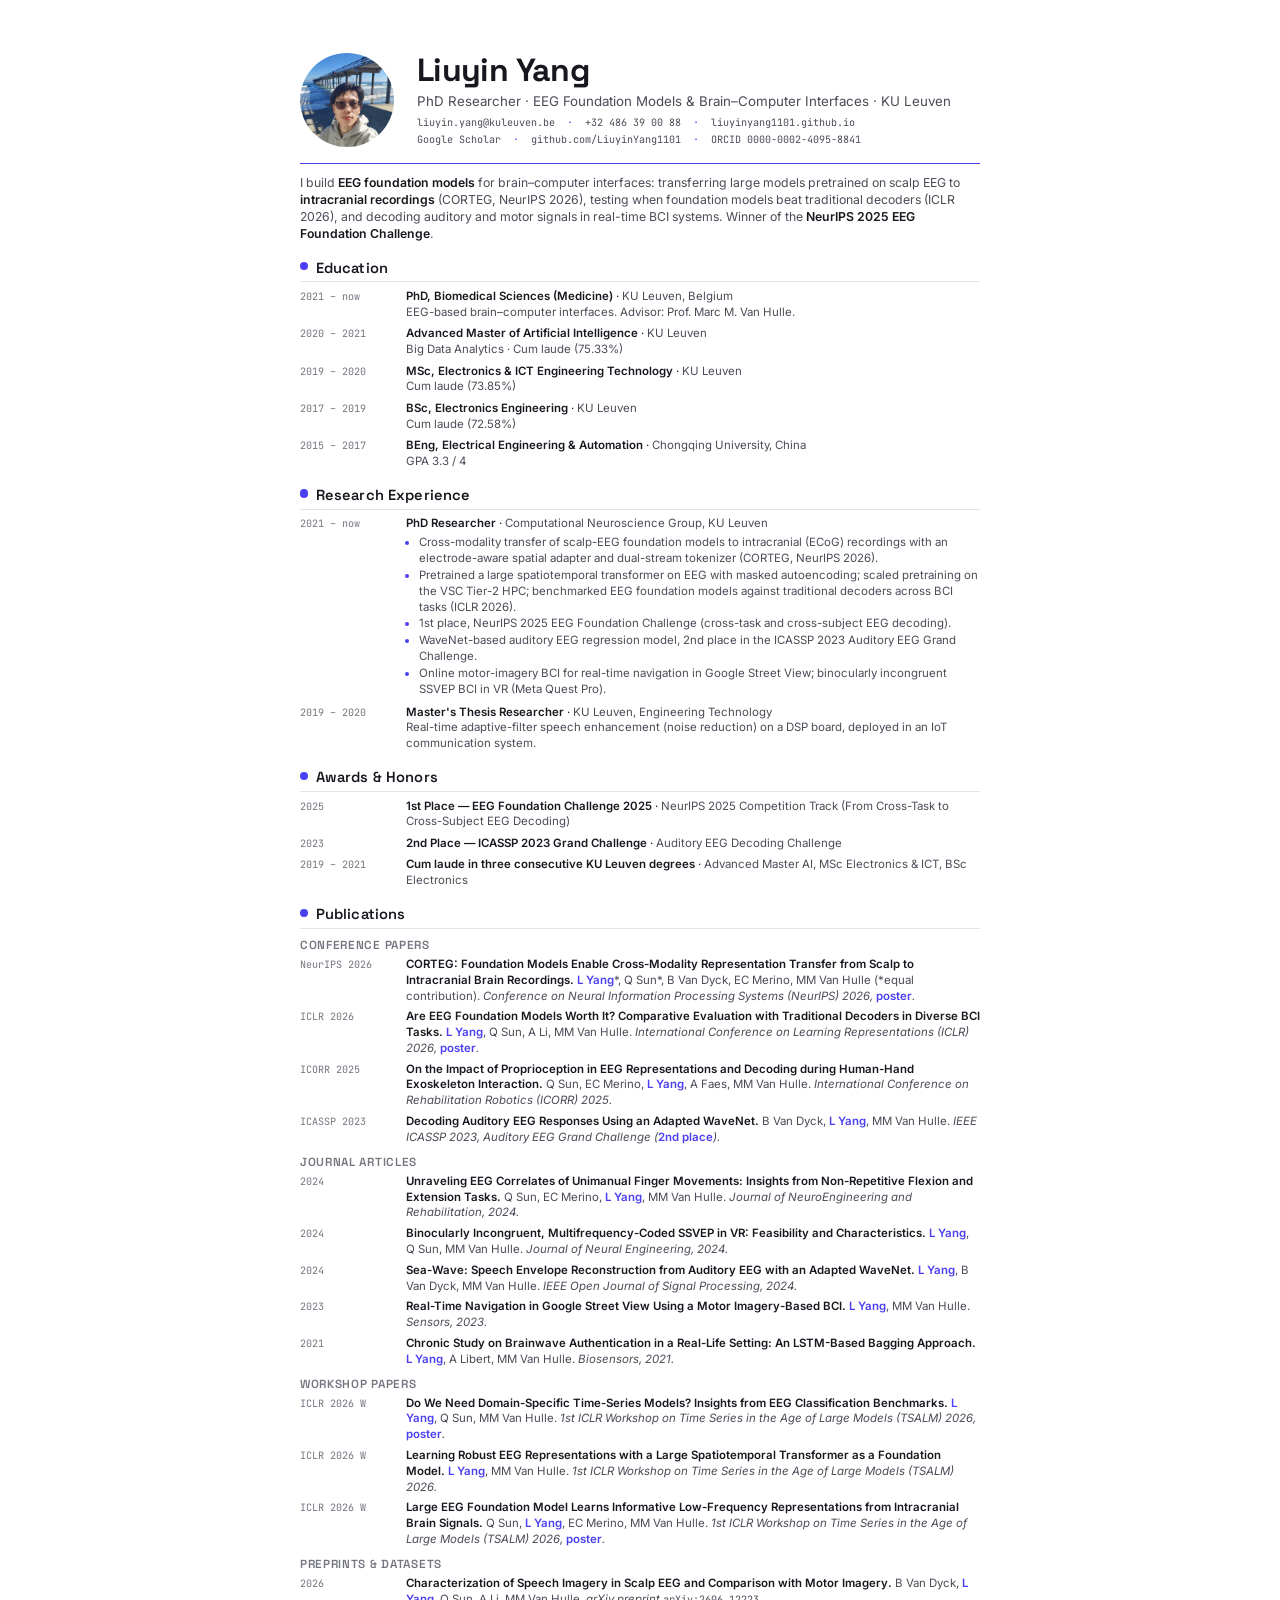
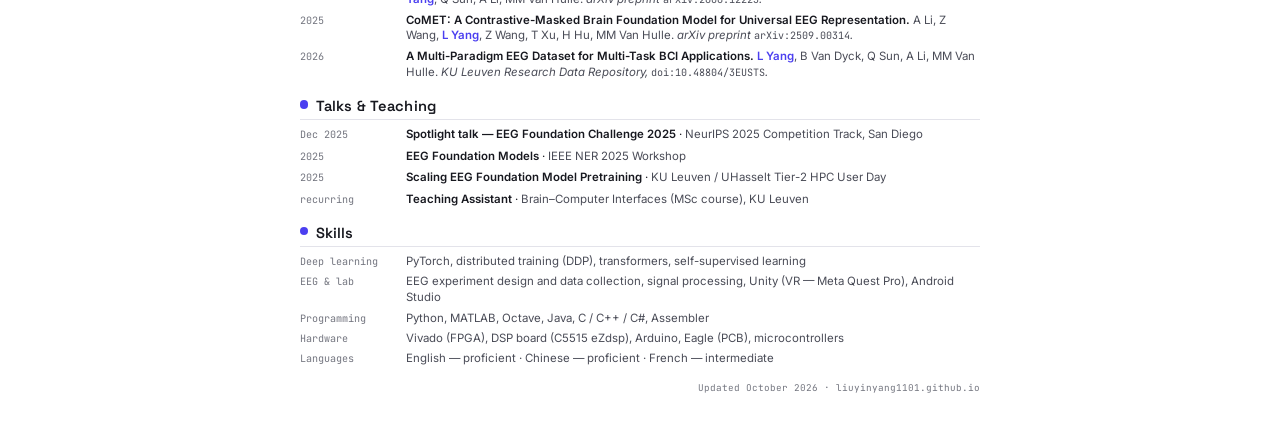
==== cv/cv.html @ c0bee8c1 "feat: regenerate CV from HTML source with current publications The old cv.pdf was a Feb 2025 InDesig" ====
<!DOCTYPE html>
<html lang="en">
<head>
  <meta charset="UTF-8" />
  <meta name="viewport" content="width=device-width, initial-scale=1.0" />
  <title>Liuyin Yang — CV</title>
  <meta name="robots" content="noindex" />
  <!-- Source of assets/cv.pdf. Edit here, then run: bash scripts/build_cv.sh -->
  <link rel="preconnect" href="https://fonts.googleapis.com" />
  <link rel="preconnect" href="https://fonts.gstatic.com" crossorigin />
  <link href="https://fonts.googleapis.com/css2?family=Inter:wght@400;500;600;700&family=Space+Grotesk:wght@500;600;700&family=JetBrains+Mono:wght@400;500&display=swap" rel="stylesheet" />
  <style>
    :root {
      --text: #17181f;
      --text-2: #4a4c57;
      --muted: #73757f;
      --rule: #e3e3ea;
      --accent: #4b3ff0;
      --font-display: "Space Grotesk", system-ui, sans-serif;
      --font-body: "Inter", system-ui, sans-serif;
      --font-mono: "JetBrains Mono", ui-monospace, monospace;
    }
    @page { size: A4; margin: 14mm 15mm 13mm; }
    * { box-sizing: border-box; margin: 0; padding: 0; }
    html { -webkit-print-color-adjust: exact; print-color-adjust: exact; }
    body {
      font-family: var(--font-body);
      font-size: 8.6pt;
      line-height: 1.38;
      color: var(--text);
      background: #fff;
    }
    @media screen {
      body { max-width: 210mm; margin: 0 auto; padding: 14mm 15mm; }
    }
    a { color: inherit; text-decoration: none; }
    strong { font-weight: 600; }

    /* ---- header ---- */
    .head { display: flex; gap: 6mm; align-items: center; padding-bottom: 4mm; border-bottom: 1.4pt solid var(--accent); }
    .head img { width: 25mm; height: 25mm; border-radius: 50%; object-fit: cover; flex: none; }
    .head-main { flex: 1; }
    .name { font-family: var(--font-display); font-weight: 700; font-size: 24pt; line-height: 1; letter-spacing: -0.02em; }
    .role { margin-top: 1.6mm; margin-bottom: 1.4mm; font-size: 10pt; color: var(--text-2); }
    .contact { margin-top: 0.8mm; font-family: var(--font-mono); font-size: 7.6pt; color: var(--text-2); display: flex; flex-wrap: wrap; gap: 0.6mm 3.2mm; }
    .contact span::before { content: "·"; color: var(--accent); margin-right: 3.2mm; }
    .contact span:first-child::before { content: none; }

    .summary { margin-top: 3mm; font-size: 9.2pt; color: var(--text-2); }
    .summary strong { color: var(--text); }

    /* ---- sections ---- */
    h2 {
      font-family: var(--font-display); font-weight: 600; font-size: 11pt;
      letter-spacing: 0.01em; color: var(--text);
      margin: 4mm 0 1.8mm; padding-bottom: 0.9mm; border-bottom: 0.6pt solid var(--rule);
      break-after: avoid;
    }
    h2::before { content: ""; display: inline-block; width: 2.2mm; height: 2.2mm; border-radius: 50%; background: var(--accent); margin-right: 2mm; vertical-align: 0.15em; }
    h3 { font-family: var(--font-display); font-weight: 600; font-size: 8.8pt; color: var(--muted); text-transform: uppercase; letter-spacing: 0.06em; margin: 2.2mm 0 1mm; break-after: avoid; }

    .row { display: grid; grid-template-columns: 24mm 1fr; column-gap: 4mm; margin-bottom: 1.5mm; break-inside: avoid; }
    .when { font-family: var(--font-mono); font-size: 7.6pt; color: var(--muted); padding-top: 0.3mm; white-space: nowrap; }
    .what { font-weight: 600; }
    .where { color: var(--text-2); }
    .note { color: var(--text-2); }
    ul.bullets { margin: 0.8mm 0 0 3.6mm; color: var(--text-2); }
    ul.bullets li { margin-bottom: 0.3mm; }
    ul.bullets li::marker { color: var(--accent); }

    /* publications */
    ol.pubs { list-style: none; counter-reset: pub; }
    ol.pubs li { display: grid; grid-template-columns: 24mm 1fr; column-gap: 4mm; margin-bottom: 1.3mm; break-inside: avoid; }
    .pub-title { font-weight: 600; }
    .pub-authors { color: var(--text-2); }
    .pub-authors b { color: var(--accent); font-weight: 600; }
    .pub-venue { color: var(--text-2); font-style: italic; }
    .pub-venue .tag { font-style: normal; font-weight: 600; color: var(--accent); }
    .mono { font-family: var(--font-mono); font-size: 7.6pt; font-style: normal; }

    .skills { display: grid; grid-template-columns: 24mm 1fr; column-gap: 4mm; row-gap: 1.2mm; }
    .skills dt { font-family: var(--font-mono); font-size: 7.6pt; color: var(--muted); padding-top: 0.3mm; }
    .skills dd { color: var(--text-2); }

    .foot { margin-top: 4mm; font-family: var(--font-mono); font-size: 7pt; color: var(--muted); text-align: right; }
  </style>
</head>
<body>

  <header class="head">
    <img src="../assets/profile-web.jpg" alt="" />
    <div class="head-main">
      <h1 class="name">Liuyin Yang</h1>
      <p class="role">PhD Researcher · EEG Foundation Models &amp; Brain–Computer Interfaces · KU Leuven</p>
      <p class="contact">
        <span>liuyin.yang@kuleuven.be</span>
        <span>+32 486 39 00 88</span>
        <span><a href="https://liuyinyang1101.github.io/">liuyinyang1101.github.io</a></span>
      </p>
      <p class="contact">
        <span><a href="https://scholar.google.com/citations?hl=en&amp;user=GLgF-JMAAAAJ">Google Scholar</a></span>
        <span><a href="https://github.com/LiuyinYang1101">github.com/LiuyinYang1101</a></span>
        <span><a href="https://orcid.org/0000-0002-4095-8841">ORCID 0000-0002-4095-8841</a></span>
      </p>
    </div>
  </header>

  <p class="summary">
    I build <strong>EEG foundation models</strong> for brain–computer interfaces: transferring large models
    pretrained on scalp EEG to <strong>intracranial recordings</strong> (CORTEG, NeurIPS 2026), testing when
    foundation models beat traditional decoders (ICLR 2026), and decoding auditory and motor signals in
    real-time BCI systems. Winner of the <strong>NeurIPS 2025 EEG Foundation Challenge</strong>.
  </p>

  <h2>Education</h2>
  <div class="row">
    <div class="when">2021 – now</div>
    <div><span class="what">PhD, Biomedical Sciences (Medicine)</span> · <span class="where">KU Leuven, Belgium</span>
      <div class="note">EEG-based brain–computer interfaces. Advisor: Prof. Marc M. Van Hulle.</div></div>
  </div>
  <div class="row">
    <div class="when">2020 – 2021</div>
    <div><span class="what">Advanced Master of Artificial Intelligence</span> · <span class="where">KU Leuven</span>
      <div class="note">Big Data Analytics · Cum laude (75.33%)</div></div>
  </div>
  <div class="row">
    <div class="when">2019 – 2020</div>
    <div><span class="what">MSc, Electronics &amp; ICT Engineering Technology</span> · <span class="where">KU Leuven</span>
      <div class="note">Cum laude (73.85%)</div></div>
  </div>
  <div class="row">
    <div class="when">2017 – 2019</div>
    <div><span class="what">BSc, Electronics Engineering</span> · <span class="where">KU Leuven</span>
      <div class="note">Cum laude (72.58%)</div></div>
  </div>
  <div class="row">
    <div class="when">2015 – 2017</div>
    <div><span class="what">BEng, Electrical Engineering &amp; Automation</span> · <span class="where">Chongqing University, China</span>
      <div class="note">GPA 3.3 / 4</div></div>
  </div>

  <h2>Research Experience</h2>
  <div class="row">
    <div class="when">2021 – now</div>
    <div><span class="what">PhD Researcher</span> · <span class="where">Computational Neuroscience Group, KU Leuven</span>
      <ul class="bullets">
        <li>Cross-modality transfer of scalp-EEG foundation models to intracranial (ECoG) recordings with an electrode-aware spatial adapter and dual-stream tokenizer (CORTEG, NeurIPS 2026).</li>
        <li>Pretrained a large spatiotemporal transformer on EEG with masked autoencoding; scaled pretraining on the VSC Tier-2 HPC; benchmarked EEG foundation models against traditional decoders across BCI tasks (ICLR 2026).</li>
        <li>1st place, NeurIPS 2025 EEG Foundation Challenge (cross-task and cross-subject EEG decoding).</li>
        <li>WaveNet-based auditory EEG regression model, 2nd place in the ICASSP 2023 Auditory EEG Grand Challenge.</li>
        <li>Online motor-imagery BCI for real-time navigation in Google Street View; binocularly incongruent SSVEP BCI in VR (Meta Quest Pro).</li>
      </ul></div>
  </div>
  <div class="row">
    <div class="when">2019 – 2020</div>
    <div><span class="what">Master's Thesis Researcher</span> · <span class="where">KU Leuven, Engineering Technology</span>
      <div class="note">Real-time adaptive-filter speech enhancement (noise reduction) on a DSP board, deployed in an IoT communication system.</div></div>
  </div>

  <h2>Awards &amp; Honors</h2>
  <div class="row">
    <div class="when">2025</div>
    <div><span class="what">1st Place — EEG Foundation Challenge 2025</span> · <span class="where">NeurIPS 2025 Competition Track (From Cross-Task to Cross-Subject EEG Decoding)</span></div>
  </div>
  <div class="row">
    <div class="when">2023</div>
    <div><span class="what">2nd Place — ICASSP 2023 Grand Challenge</span> · <span class="where">Auditory EEG Decoding Challenge</span></div>
  </div>
  <div class="row">
    <div class="when">2019 – 2021</div>
    <div><span class="what">Cum laude in three consecutive KU Leuven degrees</span> · <span class="where">Advanced Master AI, MSc Electronics &amp; ICT, BSc Electronics</span></div>
  </div>

  <h2>Publications</h2>

  <h3>Conference papers</h3>
  <ol class="pubs">
    <li><span class="when">NeurIPS 2026</span><div>
      <span class="pub-title">CORTEG: Foundation Models Enable Cross-Modality Representation Transfer from Scalp to Intracranial Brain Recordings.</span>
      <span class="pub-authors"><b>L Yang</b>*, Q Sun*, B Van Dyck, EC Merino, MM Van Hulle (*equal contribution).</span>
      <span class="pub-venue">Conference on Neural Information Processing Systems (NeurIPS) 2026, <span class="tag">poster</span>.</span></div></li>
    <li><span class="when">ICLR 2026</span><div>
      <span class="pub-title">Are EEG Foundation Models Worth It? Comparative Evaluation with Traditional Decoders in Diverse BCI Tasks.</span>
      <span class="pub-authors"><b>L Yang</b>, Q Sun, A Li, MM Van Hulle.</span>
      <span class="pub-venue">International Conference on Learning Representations (ICLR) 2026, <span class="tag">poster</span>.</span></div></li>
    <li><span class="when">ICORR 2025</span><div>
      <span class="pub-title">On the Impact of Proprioception in EEG Representations and Decoding during Human-Hand Exoskeleton Interaction.</span>
      <span class="pub-authors">Q Sun, EC Merino, <b>L Yang</b>, A Faes, MM Van Hulle.</span>
      <span class="pub-venue">International Conference on Rehabilitation Robotics (ICORR) 2025.</span></div></li>
    <li><span class="when">ICASSP 2023</span><div>
      <span class="pub-title">Decoding Auditory EEG Responses Using an Adapted WaveNet.</span>
      <span class="pub-authors">B Van Dyck, <b>L Yang</b>, MM Van Hulle.</span>
      <span class="pub-venue">IEEE ICASSP 2023, Auditory EEG Grand Challenge (<span class="tag">2nd place</span>).</span></div></li>
  </ol>

  <h3>Journal articles</h3>
  <ol class="pubs">
    <li><span class="when">2024</span><div>
      <span class="pub-title">Unraveling EEG Correlates of Unimanual Finger Movements: Insights from Non-Repetitive Flexion and Extension Tasks.</span>
      <span class="pub-authors">Q Sun, EC Merino, <b>L Yang</b>, MM Van Hulle.</span>
      <span class="pub-venue">Journal of NeuroEngineering and Rehabilitation, 2024.</span></div></li>
    <li><span class="when">2024</span><div>
      <span class="pub-title">Binocularly Incongruent, Multifrequency-Coded SSVEP in VR: Feasibility and Characteristics.</span>
      <span class="pub-authors"><b>L Yang</b>, Q Sun, MM Van Hulle.</span>
      <span class="pub-venue">Journal of Neural Engineering, 2024.</span></div></li>
    <li><span class="when">2024</span><div>
      <span class="pub-title">Sea-Wave: Speech Envelope Reconstruction from Auditory EEG with an Adapted WaveNet.</span>
      <span class="pub-authors"><b>L Yang</b>, B Van Dyck, MM Van Hulle.</span>
      <span class="pub-venue">IEEE Open Journal of Signal Processing, 2024.</span></div></li>
    <li><span class="when">2023</span><div>
      <span class="pub-title">Real-Time Navigation in Google Street View Using a Motor Imagery-Based BCI.</span>
      <span class="pub-authors"><b>L Yang</b>, MM Van Hulle.</span>
      <span class="pub-venue">Sensors, 2023.</span></div></li>
    <li><span class="when">2021</span><div>
      <span class="pub-title">Chronic Study on Brainwave Authentication in a Real-Life Setting: An LSTM-Based Bagging Approach.</span>
      <span class="pub-authors"><b>L Yang</b>, A Libert, MM Van Hulle.</span>
      <span class="pub-venue">Biosensors, 2021.</span></div></li>
  </ol>

  <h3>Workshop papers</h3>
  <ol class="pubs">
    <li><span class="when">ICLR 2026 W</span><div>
      <span class="pub-title">Do We Need Domain-Specific Time-Series Models? Insights from EEG Classification Benchmarks.</span>
      <span class="pub-authors"><b>L Yang</b>, Q Sun, MM Van Hulle.</span>
      <span class="pub-venue">1st ICLR Workshop on Time Series in the Age of Large Models (TSALM) 2026, <span class="tag">poster</span>.</span></div></li>
    <li><span class="when">ICLR 2026 W</span><div>
      <span class="pub-title">Learning Robust EEG Representations with a Large Spatiotemporal Transformer as a Foundation Model.</span>
      <span class="pub-authors"><b>L Yang</b>, MM Van Hulle.</span>
      <span class="pub-venue">1st ICLR Workshop on Time Series in the Age of Large Models (TSALM) 2026.</span></div></li>
    <li><span class="when">ICLR 2026 W</span><div>
      <span class="pub-title">Large EEG Foundation Model Learns Informative Low-Frequency Representations from Intracranial Brain Signals.</span>
      <span class="pub-authors">Q Sun, <b>L Yang</b>, EC Merino, MM Van Hulle.</span>
      <span class="pub-venue">1st ICLR Workshop on Time Series in the Age of Large Models (TSALM) 2026, <span class="tag">poster</span>.</span></div></li>
  </ol>

  <h3>Preprints &amp; datasets</h3>
  <ol class="pubs">
    <li><span class="when">2026</span><div>
      <span class="pub-title">Characterization of Speech Imagery in Scalp EEG and Comparison with Motor Imagery.</span>
      <span class="pub-authors">B Van Dyck, <b>L Yang</b>, Q Sun, A Li, MM Van Hulle.</span>
      <span class="pub-venue">arXiv preprint <span class="mono">arXiv:2606.12223</span>.</span></div></li>
    <li><span class="when">2025</span><div>
      <span class="pub-title">CoMET: A Contrastive-Masked Brain Foundation Model for Universal EEG Representation.</span>
      <span class="pub-authors">A Li, Z Wang, <b>L Yang</b>, Z Wang, T Xu, H Hu, MM Van Hulle.</span>
      <span class="pub-venue">arXiv preprint <span class="mono">arXiv:2509.00314</span>.</span></div></li>
    <li><span class="when">2026</span><div>
      <span class="pub-title">A Multi-Paradigm EEG Dataset for Multi-Task BCI Applications.</span>
      <span class="pub-authors"><b>L Yang</b>, B Van Dyck, Q Sun, A Li, MM Van Hulle.</span>
      <span class="pub-venue">KU Leuven Research Data Repository, <span class="mono">doi:10.48804/3EUSTS</span>.</span></div></li>
  </ol>

  <h2>Talks &amp; Teaching</h2>
  <div class="row">
    <div class="when">Dec 2025</div>
    <div><span class="what">Spotlight talk — EEG Foundation Challenge 2025</span> · <span class="where">NeurIPS 2025 Competition Track, San Diego</span></div>
  </div>
  <div class="row">
    <div class="when">2025</div>
    <div><span class="what">EEG Foundation Models</span> · <span class="where">IEEE NER 2025 Workshop</span></div>
  </div>
  <div class="row">
    <div class="when">2025</div>
    <div><span class="what">Scaling EEG Foundation Model Pretraining</span> · <span class="where">KU Leuven / UHasselt Tier-2 HPC User Day</span></div>
  </div>
  <div class="row">
    <div class="when">recurring</div>
    <div><span class="what">Teaching Assistant</span> · <span class="where">Brain–Computer Interfaces (MSc course), KU Leuven</span></div>
  </div>

  <h2>Skills</h2>
  <dl class="skills">
    <dt>Deep learning</dt><dd>PyTorch, distributed training (DDP), transformers, self-supervised learning</dd>
    <dt>EEG &amp; lab</dt><dd>EEG experiment design and data collection, signal processing, Unity (VR — Meta Quest Pro), Android Studio</dd>
    <dt>Programming</dt><dd>Python, MATLAB, Octave, Java, C / C++ / C#, Assembler</dd>
    <dt>Hardware</dt><dd>Vivado (FPGA), DSP board (C5515 eZdsp), Arduino, Eagle (PCB), microcontrollers</dd>
    <dt>Languages</dt><dd>English — proficient · Chinese — proficient · French — intermediate</dd>
  </dl>

  <p class="foot">Updated October 2026 · liuyinyang1101.github.io</p>

</body>
</html>
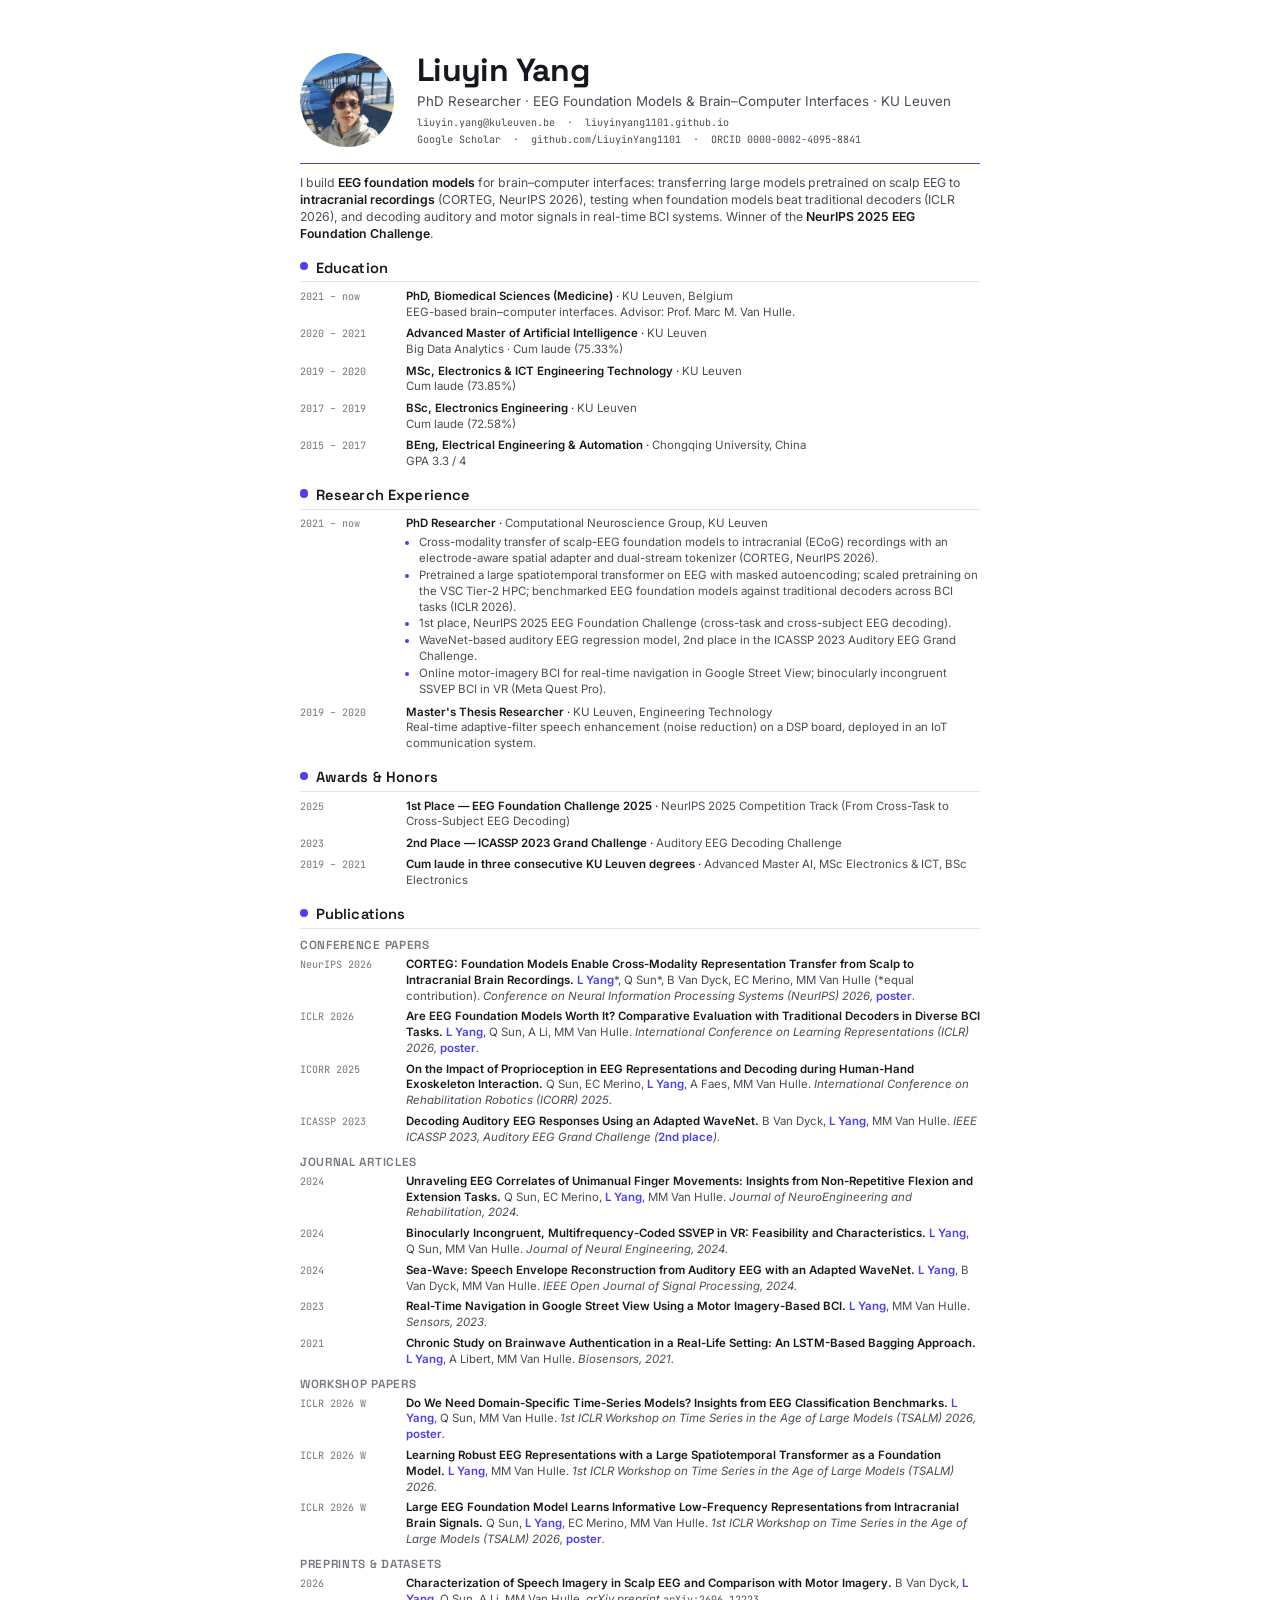
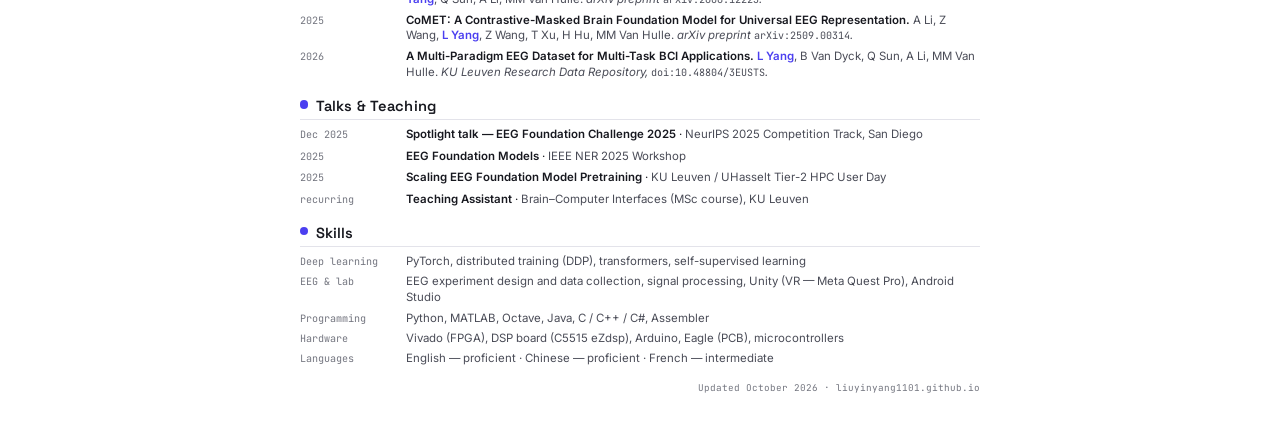
==== commit 8f9a1c18: "fix: drop phone number from the CV Co-Authored-By: Claude Opus 5.5 (1M context) <noreply@anthropic.c" ====
--- a/cv/cv.html
+++ b/cv/cv.html
@@ -94,7 +94,6 @@
       <p class="role">PhD Researcher · EEG Foundation Models &amp; Brain–Computer Interfaces · KU Leuven</p>
       <p class="contact">
         <span>liuyin.yang@kuleuven.be</span>
-        <span>+32 486 39 00 88</span>
         <span><a href="https://liuyinyang1101.github.io/">liuyinyang1101.github.io</a></span>
       </p>
       <p class="contact">
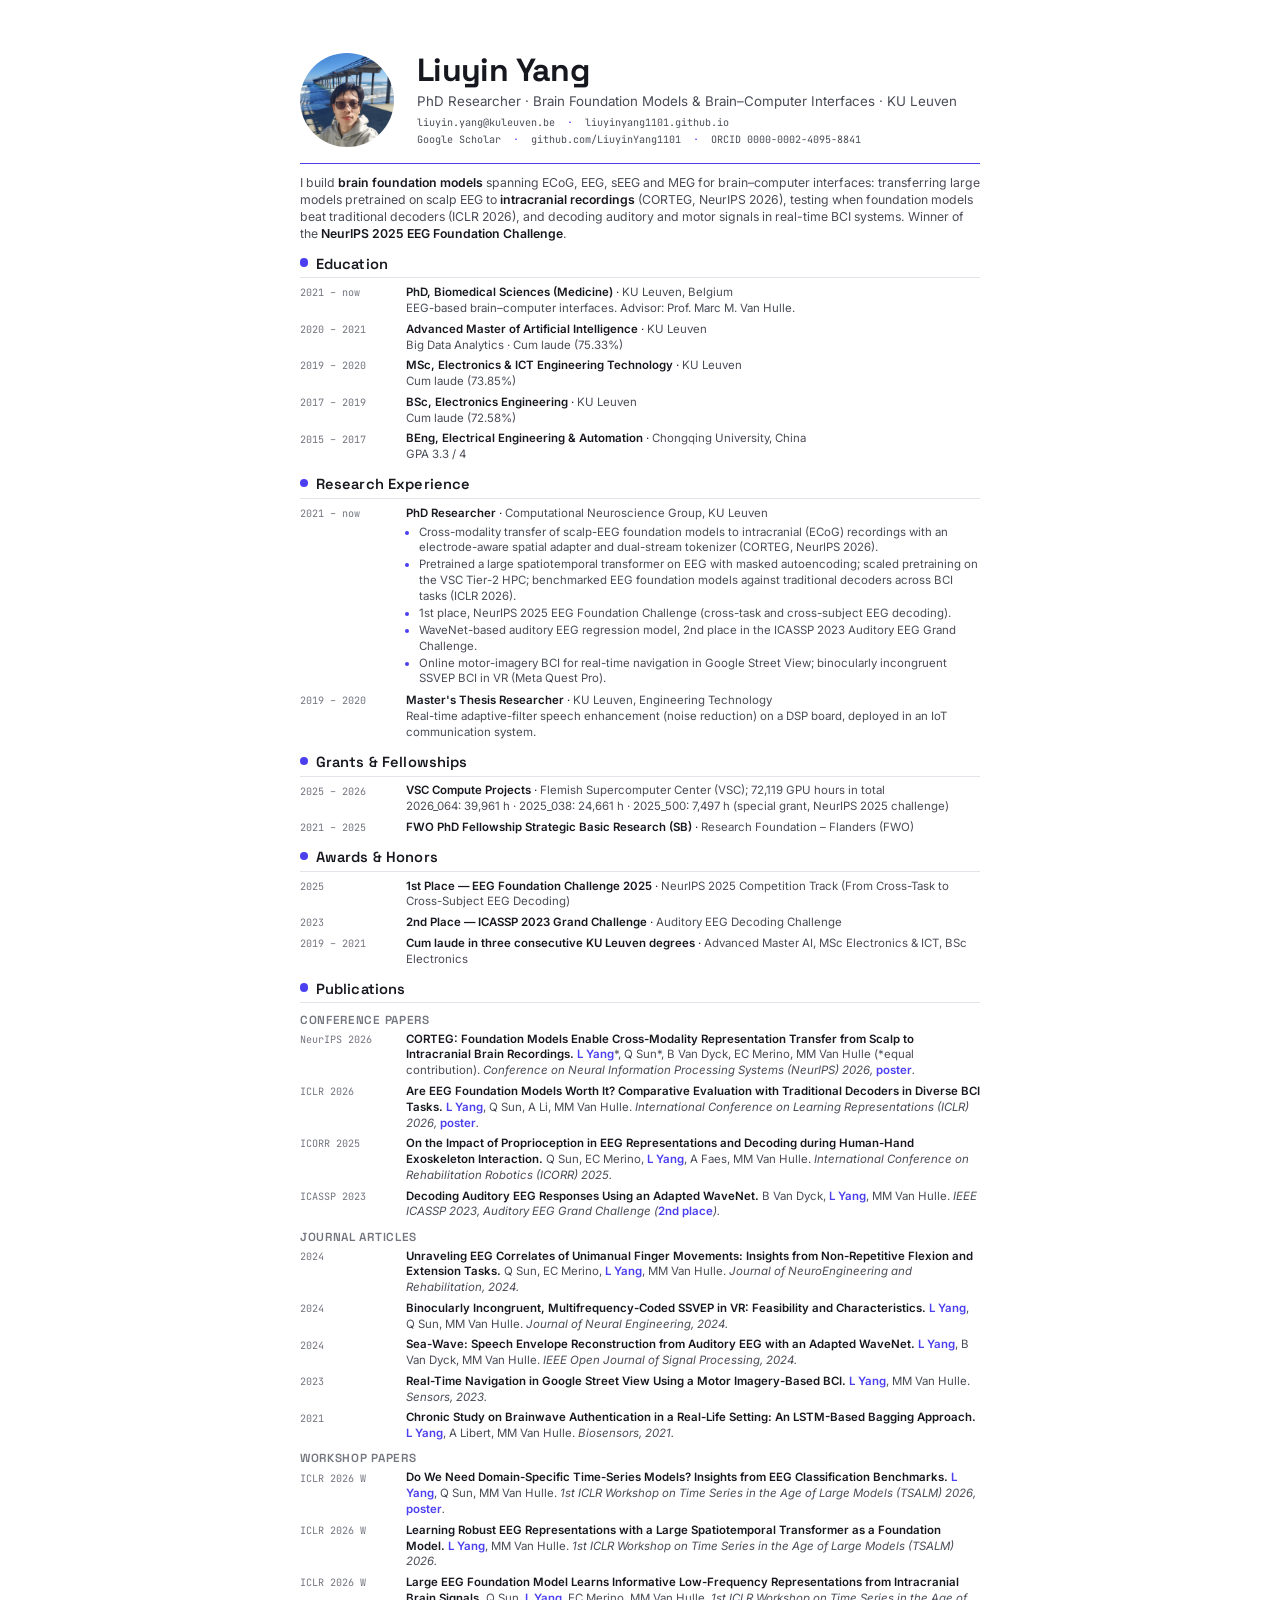
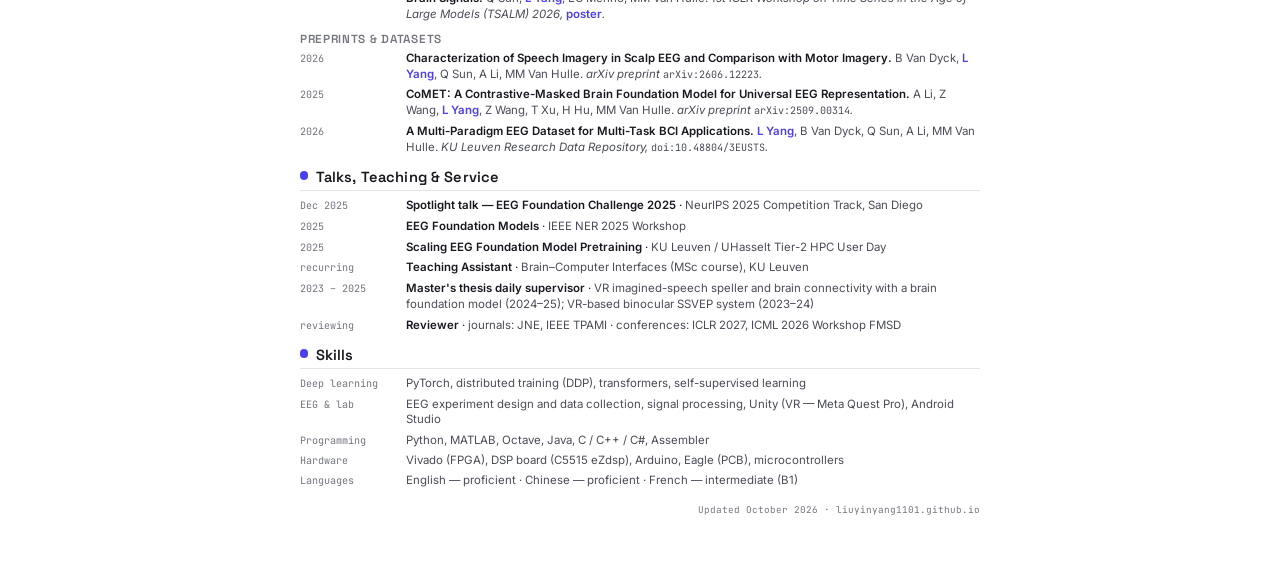
==== commit f2f38507: "feat: grants section, expandable publications, service, dark-mode glow - Add a Grants & Fellowships " ====
--- a/cv/cv.html
+++ b/cv/cv.html
@@ -20,7 +20,7 @@
       --font-body: "Inter", system-ui, sans-serif;
       --font-mono: "JetBrains Mono", ui-monospace, monospace;
     }
-    @page { size: A4; margin: 14mm 15mm 13mm; }
+    @page { size: A4; margin: 12mm 15mm 11mm; }
     * { box-sizing: border-box; margin: 0; padding: 0; }
     html { -webkit-print-color-adjust: exact; print-color-adjust: exact; }
     body {
@@ -53,13 +53,13 @@
     h2 {
       font-family: var(--font-display); font-weight: 600; font-size: 11pt;
       letter-spacing: 0.01em; color: var(--text);
-      margin: 4mm 0 1.8mm; padding-bottom: 0.9mm; border-bottom: 0.6pt solid var(--rule);
+      margin: 3mm 0 1.8mm; padding-bottom: 0.9mm; border-bottom: 0.6pt solid var(--rule);
       break-after: avoid;
     }
     h2::before { content: ""; display: inline-block; width: 2.2mm; height: 2.2mm; border-radius: 50%; background: var(--accent); margin-right: 2mm; vertical-align: 0.15em; }
     h3 { font-family: var(--font-display); font-weight: 600; font-size: 8.8pt; color: var(--muted); text-transform: uppercase; letter-spacing: 0.06em; margin: 2.2mm 0 1mm; break-after: avoid; }
 
-    .row { display: grid; grid-template-columns: 24mm 1fr; column-gap: 4mm; margin-bottom: 1.5mm; break-inside: avoid; }
+    .row { display: grid; grid-template-columns: 24mm 1fr; column-gap: 4mm; margin-bottom: 1.3mm; break-inside: avoid; }
     .when { font-family: var(--font-mono); font-size: 7.6pt; color: var(--muted); padding-top: 0.3mm; white-space: nowrap; }
     .what { font-weight: 600; }
     .where { color: var(--text-2); }
@@ -91,7 +91,7 @@
     <img src="../assets/profile-web.jpg" alt="" />
     <div class="head-main">
       <h1 class="name">Liuyin Yang</h1>
-      <p class="role">PhD Researcher · EEG Foundation Models &amp; Brain–Computer Interfaces · KU Leuven</p>
+      <p class="role">PhD Researcher · Brain Foundation Models &amp; Brain–Computer Interfaces · KU Leuven</p>
       <p class="contact">
         <span>liuyin.yang@kuleuven.be</span>
         <span><a href="https://liuyinyang1101.github.io/">liuyinyang1101.github.io</a></span>
@@ -105,7 +105,8 @@
   </header>
 
   <p class="summary">
-    I build <strong>EEG foundation models</strong> for brain–computer interfaces: transferring large models
+    I build <strong>brain foundation models</strong> spanning ECoG, EEG, sEEG and MEG for brain–computer
+    interfaces: transferring large models
     pretrained on scalp EEG to <strong>intracranial recordings</strong> (CORTEG, NeurIPS 2026), testing when
     foundation models beat traditional decoders (ICLR 2026), and decoding auditory and motor signals in
     real-time BCI systems. Winner of the <strong>NeurIPS 2025 EEG Foundation Challenge</strong>.
@@ -154,6 +155,17 @@
     <div class="when">2019 – 2020</div>
     <div><span class="what">Master's Thesis Researcher</span> · <span class="where">KU Leuven, Engineering Technology</span>
       <div class="note">Real-time adaptive-filter speech enhancement (noise reduction) on a DSP board, deployed in an IoT communication system.</div></div>
+  </div>
+
+  <h2>Grants &amp; Fellowships</h2>
+  <div class="row">
+    <div class="when">2025 – 2026</div>
+    <div><span class="what">VSC Compute Projects</span> · <span class="where">Flemish Supercomputer Center (VSC); 72,119 GPU hours in total</span>
+      <div class="note">2026_064: 39,961 h · 2025_038: 24,661 h · 2025_500: 7,497 h (special grant, NeurIPS 2025 challenge)</div></div>
+  </div>
+  <div class="row">
+    <div class="when">2021 – 2025</div>
+    <div><span class="what">FWO PhD Fellowship Strategic Basic Research (SB)</span> · <span class="where">Research Foundation – Flanders (FWO)</span></div>
   </div>
 
   <h2>Awards &amp; Honors</h2>
@@ -248,7 +260,7 @@
       <span class="pub-venue">KU Leuven Research Data Repository, <span class="mono">doi:10.48804/3EUSTS</span>.</span></div></li>
   </ol>
 
-  <h2>Talks &amp; Teaching</h2>
+  <h2>Talks, Teaching &amp; Service</h2>
   <div class="row">
     <div class="when">Dec 2025</div>
     <div><span class="what">Spotlight talk — EEG Foundation Challenge 2025</span> · <span class="where">NeurIPS 2025 Competition Track, San Diego</span></div>
@@ -264,6 +276,14 @@
   <div class="row">
     <div class="when">recurring</div>
     <div><span class="what">Teaching Assistant</span> · <span class="where">Brain–Computer Interfaces (MSc course), KU Leuven</span></div>
+  </div>
+  <div class="row">
+    <div class="when">2023 – 2025</div>
+    <div><span class="what">Master's thesis daily supervisor</span> · <span class="where">VR imagined-speech speller and brain connectivity with a brain foundation model (2024–25); VR-based binocular SSVEP system (2023–24)</span></div>
+  </div>
+  <div class="row">
+    <div class="when">reviewing</div>
+    <div><span class="what">Reviewer</span> · <span class="where">journals: JNE, IEEE TPAMI · conferences: ICLR 2027, ICML 2026 Workshop FMSD</span></div>
   </div>
 
   <h2>Skills</h2>
@@ -272,7 +292,7 @@
     <dt>EEG &amp; lab</dt><dd>EEG experiment design and data collection, signal processing, Unity (VR — Meta Quest Pro), Android Studio</dd>
     <dt>Programming</dt><dd>Python, MATLAB, Octave, Java, C / C++ / C#, Assembler</dd>
     <dt>Hardware</dt><dd>Vivado (FPGA), DSP board (C5515 eZdsp), Arduino, Eagle (PCB), microcontrollers</dd>
-    <dt>Languages</dt><dd>English — proficient · Chinese — proficient · French — intermediate</dd>
+    <dt>Languages</dt><dd>English — proficient · Chinese — proficient · French — intermediate (B1)</dd>
   </dl>
 
   <p class="foot">Updated October 2026 · liuyinyang1101.github.io</p>
